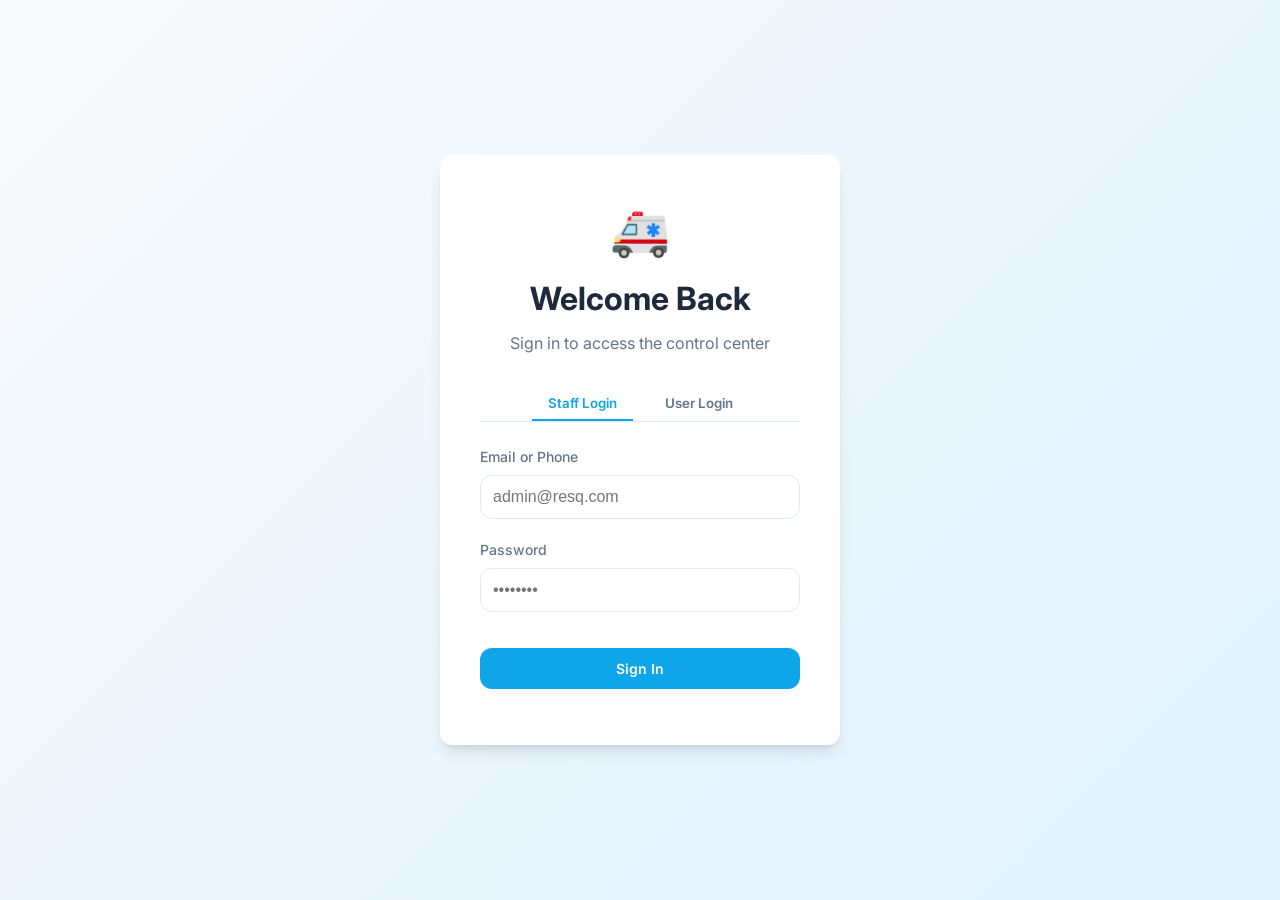
==== project/frontend/login.html @ 51a783ca "docs: Resolved merge conflict, added detailed architecture tree and run instructions" ====
<!DOCTYPE html>
<html lang="en">

<head>
    <meta charset="UTF-8">
    <meta name="viewport" content="width=device-width, initial-scale=1.0">
    <title>ResQ Admin | Login</title>
    <link rel="stylesheet" href="css/style.css">
    <link href="https://fonts.googleapis.com/css2?family=Inter:wght@400;500;600;700;800&display=swap" rel="stylesheet">
    <style>
        .tab-btn {
            background: none;
            border: none;
            padding: 0.5rem 1rem;
            font-weight: 600;
            color: var(--text-secondary);
            cursor: pointer;
            border-bottom: 2px solid transparent;
        }

        .tab-btn.active {
            color: var(--primary-blue);
            border-bottom-color: var(--primary-blue);
        }
    </style>
</head>

<body>
    <div class="auth-container">
        <div class="auth-card">
            <div style="text-align: center; margin-bottom: 2rem;">
                <div style="font-size: 3rem; margin-bottom: 0.5rem;">🚑</div>
                <h1 style="color: var(--text-primary)">Welcome Back</h1>
                <p style="color: var(--text-secondary)">Sign in to access the control center</p>
            </div>

            <div
                style="display:flex; gap:1rem; margin-bottom:1.5rem; justify-content:center; border-bottom:1px solid var(--border-color);">
                <button class="tab-btn active" id="tabStaff" onclick="switchTab('staff')">Staff Login</button>
                <button class="tab-btn" id="tabUser" onclick="switchTab('user')">User Login</button>
            </div>

            <form id="loginForm">
                <div class="form-group">
                    <label class="form-label">Email or Phone</label>
                    <input type="text" id="identifier" class="form-input" placeholder="admin@resq.com" required>
                </div>

                <div class="form-group">
                    <label class="form-label">Password</label>
                    <input type="password" id="password" class="form-input" placeholder="••••••••" required>
                </div>

                <button type="submit" class="btn btn-primary" style="margin-top: 1rem;">Sign In</button>
            </form>

            <form id="otpForm" style="display:none;">
                <div class="form-group">
                    <label class="form-label">Phone or Email</label>
                    <input type="text" id="userIdentifier" class="form-input" placeholder="Your Phone or Email">
                </div>

                <div id="otpFields" style="display:none;">
                    <div class="form-group">
                        <label class="form-label">Enter OTP</label>
                        <input type="text" id="otpInput" class="form-input" placeholder="1234">
                    </div>
                </div>

                <button type="button" id="sendBtn" class="btn btn-primary" onclick="requestOtp()">Send OTP</button>
                <button type="button" id="verifyBtn" class="btn btn-success" onclick="doVerifyOtp()"
                    style="display:none; margin-top:1rem; width:100%;">Verify & Login</button>
            </form>

            <div id="errorMsg"
                style="color: var(--emergency-red); text-align: center; margin-top: 1rem; font-size: 0.875rem;"></div>
        </div>
    </div>

    <script src="js/main.js"></script>
    <script>
        function switchTab(mode) {
            document.getElementById('errorMsg').innerText = '';
            if (mode === 'staff') {
                document.getElementById('loginForm').style.display = 'block';
                document.getElementById('otpForm').style.display = 'none';
                document.getElementById('tabStaff').classList.add('active');
                document.getElementById('tabUser').classList.remove('active');
            } else {
                document.getElementById('loginForm').style.display = 'none';
                document.getElementById('otpForm').style.display = 'block';
                document.getElementById('tabStaff').classList.remove('active');
                document.getElementById('tabUser').classList.add('active');
            }
        }

        document.getElementById('loginForm').addEventListener('submit', async (e) => {
            e.preventDefault();
            const identifier = document.getElementById('identifier').value;
            const password = document.getElementById('password').value;
            performLogin('/auth/login', { email_or_phone: identifier, password });
        });

        async function requestOtp() {
            const ident = document.getElementById('userIdentifier').value;
            if (!ident) { alert('Please enter phone or email'); return; }

            const btn = document.getElementById('sendBtn');
            btn.innerText = 'Sending...';
            btn.disabled = true;

            const res = await apiCall('/auth/send-otp', 'POST', { identifier: ident });

            btn.innerText = 'Send OTP';
            btn.disabled = false;

            if (res && res.debug_otp) {
                // Show OTP field
                document.getElementById('otpFields').style.display = 'block';
                document.getElementById('sendBtn').style.display = 'none';
                document.getElementById('verifyBtn').style.display = 'inline-flex';

                // For demo convenience, show OTP in alert
                alert(`OTP Sent! Your code is: ${res.debug_otp}`);
                document.getElementById('otpInput').value = res.debug_otp; // Auto-fill for convenience
            } else {
                document.getElementById('errorMsg').innerText = res ? res.message : 'Error sending OTP';
            }
        }

        async function doVerifyOtp() {
            const ident = document.getElementById('userIdentifier').value;
            const otp = document.getElementById('otpInput').value;
            performLogin('/auth/verify-otp', { identifier: ident, otp: otp });
        }

        async function performLogin(endpoint, data) {
            const res = await apiCall(endpoint, 'POST', data);
            if (res && res.token) {
                localStorage.setItem('token', res.token);
                localStorage.setItem('user', JSON.stringify(res.user));
                if (res.user.role === 'hospital_admin') {
                    window.location.href = 'hospital_dashboard.html';
                } else if (res.user.role === 'user') {
                    window.location.href = 'user_app.html';
                } else {
                    window.location.href = 'dashboard.html';
                }
            } else {
                const msg = res ? (res.message || res.error || 'Login failed') : 'Login failed';
                document.getElementById('errorMsg').innerText = typeof msg === 'string' ? msg : 'An error occurred';
            }
        }
    </script>
</body>

</html>
---- project/frontend/css/style.css ----
:root {
    --primary-blue: #0ea5e9;
    --primary-dark-blue: #0369a1;
    --emergency-red: #ef4444;
    --emergency-dark-red: #b91c1c;
    --success-green: #22c55e;
    --warning-yellow: #eab308;
    
    --bg-color: #f8fafc;
    --surface-color: #ffffff;
    --text-primary: #1e293b;
    --text-secondary: #64748b;
    --border-color: #e2e8f0;
    
    --shadow-sm: 0 1px 2px 0 rgb(0 0 0 / 0.05);
    --shadow-md: 0 4px 6px -1px rgb(0 0 0 / 0.1), 0 2px 4px -2px rgb(0 0 0 / 0.1);
    --shadow-lg: 0 10px 15px -3px rgb(0 0 0 / 0.1), 0 4px 6px -4px rgb(0 0 0 / 0.1);
    
    --radius: 0.75rem;
    --font-inter: 'Inter', system-ui, sans-serif;
}

* {
    box-sizing: border-box;
    margin: 0;
    padding: 0;
}

body {
    font-family: var(--font-inter);
    background-color: var(--bg-color);
    color: var(--text-primary);
    line-height: 1.5;
}

h1, h2, h3, h4, h5, h6 {
    font-weight: 700;
    color: var(--text-primary);
    margin-bottom: 0.5rem;
}

a {
    text-decoration: none;
    color: var(--primary-blue);
    transition: color 0.2s;
}

button {
    cursor: pointer;
    font-family: inherit;
    border: none;
}

/* Layout */
.container {
    max-width: 1280px;
    margin: 0 auto;
    padding: 0 1rem;
}

.dashboard-layout {
    display: flex;
    min-height: 100vh;
}

.sidebar {
    width: 280px;
    background-color: var(--surface-color);
    border-right: 1px solid var(--border-color);
    padding: 1.5rem;
    position: sticky;
    top: 0;
    height: 100vh;
    display: flex;
    flex-direction: column;
}

.main-content {
    flex: 1;
    padding: 2rem;
    overflow-y: auto;
}

/* Auth Pages */
.auth-container {
    display: flex;
    justify-content: center;
    align-items: center;
    min-height: 100vh;
    background: linear-gradient(135deg, var(--bg-color) 0%, #e0f2fe 100%);
}

.auth-card {
    background: var(--surface-color);
    padding: 2.5rem;
    border-radius: var(--radius);
    box-shadow: var(--shadow-lg);
    width: 100%;
    max-width: 400px;
}

.form-group {
    margin-bottom: 1.25rem;
}

.form-label {
    display: block;
    margin-bottom: 0.5rem;
    font-weight: 500;
    font-size: 0.875rem;
    color: var(--text-secondary);
}

.form-input {
    width: 100%;
    padding: 0.75rem;
    border: 1px solid var(--border-color);
    border-radius: var(--radius);
    font-size: 1rem;
    transition: all 0.2s;
}

.form-input:focus {
    outline: none;
    border-color: var(--primary-blue);
    box-shadow: 0 0 0 3px rgba(14, 165, 233, 0.1);
}

.btn {
    display: inline-flex;
    justify-content: center;
    align-items: center;
    padding: 0.75rem 1.5rem;
    border-radius: var(--radius);
    font-weight: 600;
    font-size: 0.875rem;
    transition: all 0.2s;
    width: 100%;
}

.btn-primary {
    background-color: var(--primary-blue);
    color: white;
}

.btn-primary:hover {
    background-color: var(--primary-dark-blue);
    transform: translateY(-1px);
    box-shadow: var(--shadow-md);
}

.btn-danger {
    background-color: var(--emergency-red);
    color: white;
}
.btn-danger:hover {
    background-color: var(--emergency-dark-red);
}

/* Sidebar */
.nav-link {
    display: flex;
    align-items: center;
    gap: 0.75rem;
    padding: 0.75rem;
    color: var(--text-secondary);
    border-radius: var(--radius);
    margin-bottom: 0.5rem;
    font-weight: 500;
}

.nav-link.active, .nav-link:hover {
    background-color: #f0f9ff;
    color: var(--primary-blue);
}

.logo {
    display: flex;
    align-items: center;
    gap: 0.5rem;
    font-size: 1.5rem;
    font-weight: 800;
    color: var(--emergency-red);
    margin-bottom: 2rem;
}

/* Cards */
.card-grid {
    display: grid;
    grid-template-columns: repeat(auto-fit, minmax(250px, 1fr));
    gap: 1.5rem;
    margin-bottom: 2rem;
}

.card {
    background: var(--surface-color);
    padding: 1.5rem;
    border-radius: var(--radius);
    box-shadow: var(--shadow-sm);
    border: 1px solid var(--border-color);
}

.stat-value {
    font-size: 2rem;
    font-weight: 800;
    margin: 0.5rem 0;
}

.stat-label {
    color: var(--text-secondary);
    font-size: 0.875rem;
}

/* Tables */
.table-container {
    background: var(--surface-color);
    border-radius: var(--radius);
    box-shadow: var(--shadow-sm);
    border: 1px solid var(--border-color);
    overflow: hidden;
}

table {
    width: 100%;
    border-collapse: collapse;
}

th {
    background-color: #f8fafc;
    padding: 1rem;
    text-align: left;
    font-size: 0.75rem;
    text-transform: uppercase;
    letter-spacing: 0.05em;
    color: var(--text-secondary);
    border-bottom: 1px solid var(--border-color);
}

td {
    padding: 1rem;
    border-bottom: 1px solid var(--border-color);
}

tr:last-child td {
    border-bottom: none;
}

/* Badges */
.badge {
    padding: 0.25rem 0.5rem;
    border-radius: 999px;
    font-size: 0.75rem;
    font-weight: 600;
}
.badge-available { background: #dcfce7; color: #166534; }
.badge-busy { background: #fee2e2; color: #991b1b; }
.badge-offline { background: #f1f5f9; color: #475569; }

/* Modal */
.modal {
    display: none;
    position: fixed;
    top: 0; left: 0; right: 0; bottom: 0;
    background: rgba(0,0,0,0.5);
    align-items: center;
    justify-content: center;
    z-index: 50;
    backdrop-filter: blur(4px);
}
.modal.active { display: flex; }
.modal-content {
    background: white;
    padding: 2rem;
    border-radius: var(--radius);
    width: 100%;
    max-width: 500px;
    box-shadow: var(--shadow-lg);
}
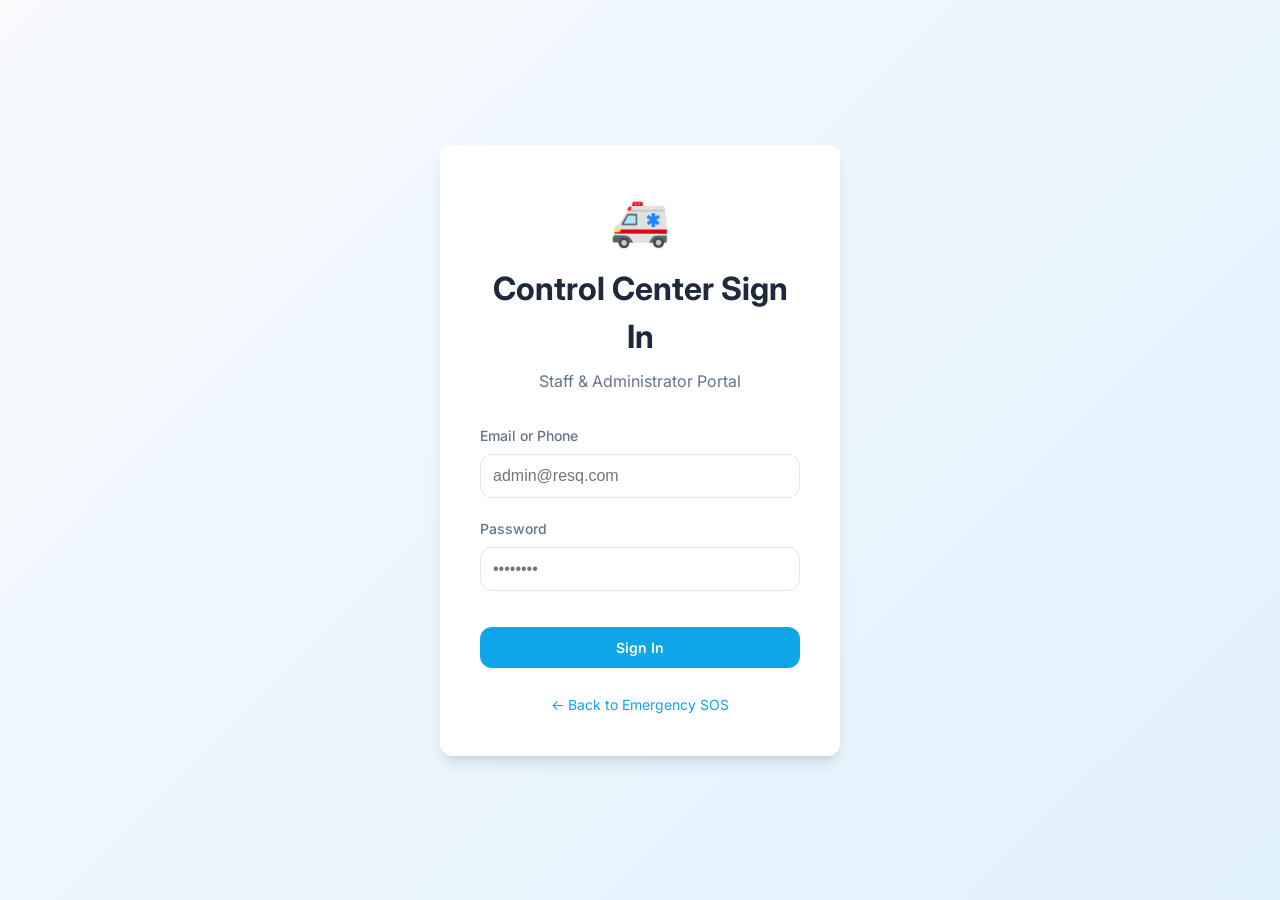
==== commit 60b19159: "update" ====
--- a/project/frontend/login.html
+++ b/project/frontend/login.html
@@ -4,25 +4,9 @@
 <head>
     <meta charset="UTF-8">
     <meta name="viewport" content="width=device-width, initial-scale=1.0">
-    <title>ResQ Admin | Login</title>
+    <title>ResQ Control Center | Staff Login</title>
     <link rel="stylesheet" href="css/style.css">
     <link href="https://fonts.googleapis.com/css2?family=Inter:wght@400;500;600;700;800&display=swap" rel="stylesheet">
-    <style>
-        .tab-btn {
-            background: none;
-            border: none;
-            padding: 0.5rem 1rem;
-            font-weight: 600;
-            color: var(--text-secondary);
-            cursor: pointer;
-            border-bottom: 2px solid transparent;
-        }
-
-        .tab-btn.active {
-            color: var(--primary-blue);
-            border-bottom-color: var(--primary-blue);
-        }
-    </style>
 </head>
 
 <body>
@@ -30,14 +14,8 @@
         <div class="auth-card">
             <div style="text-align: center; margin-bottom: 2rem;">
                 <div style="font-size: 3rem; margin-bottom: 0.5rem;">🚑</div>
-                <h1 style="color: var(--text-primary)">Welcome Back</h1>
-                <p style="color: var(--text-secondary)">Sign in to access the control center</p>
-            </div>
-
-            <div
-                style="display:flex; gap:1rem; margin-bottom:1.5rem; justify-content:center; border-bottom:1px solid var(--border-color);">
-                <button class="tab-btn active" id="tabStaff" onclick="switchTab('staff')">Staff Login</button>
-                <button class="tab-btn" id="tabUser" onclick="switchTab('user')">User Login</button>
+                <h1 style="color: var(--text-primary)">Control Center Sign In</h1>
+                <p style="color: var(--text-secondary)">Staff & Administrator Portal</p>
             </div>
 
             <form id="loginForm">
@@ -54,85 +32,23 @@
                 <button type="submit" class="btn btn-primary" style="margin-top: 1rem;">Sign In</button>
             </form>
 
-            <form id="otpForm" style="display:none;">
-                <div class="form-group">
-                    <label class="form-label">Phone or Email</label>
-                    <input type="text" id="userIdentifier" class="form-input" placeholder="Your Phone or Email">
-                </div>
-
-                <div id="otpFields" style="display:none;">
-                    <div class="form-group">
-                        <label class="form-label">Enter OTP</label>
-                        <input type="text" id="otpInput" class="form-input" placeholder="1234">
-                    </div>
-                </div>
-
-                <button type="button" id="sendBtn" class="btn btn-primary" onclick="requestOtp()">Send OTP</button>
-                <button type="button" id="verifyBtn" class="btn btn-success" onclick="doVerifyOtp()"
-                    style="display:none; margin-top:1rem; width:100%;">Verify & Login</button>
-            </form>
-
             <div id="errorMsg"
                 style="color: var(--emergency-red); text-align: center; margin-top: 1rem; font-size: 0.875rem;"></div>
+
+            <div style="text-align: center; margin-top: 1.5rem;">
+                <a href="user_app.html" style="color: var(--primary-blue); font-size: 0.875rem; text-decoration: none;">← Back to Emergency SOS</a>
+            </div>
         </div>
     </div>
 
     <script src="js/main.js"></script>
     <script>
-        function switchTab(mode) {
-            document.getElementById('errorMsg').innerText = '';
-            if (mode === 'staff') {
-                document.getElementById('loginForm').style.display = 'block';
-                document.getElementById('otpForm').style.display = 'none';
-                document.getElementById('tabStaff').classList.add('active');
-                document.getElementById('tabUser').classList.remove('active');
-            } else {
-                document.getElementById('loginForm').style.display = 'none';
-                document.getElementById('otpForm').style.display = 'block';
-                document.getElementById('tabStaff').classList.remove('active');
-                document.getElementById('tabUser').classList.add('active');
-            }
-        }
-
         document.getElementById('loginForm').addEventListener('submit', async (e) => {
             e.preventDefault();
             const identifier = document.getElementById('identifier').value;
             const password = document.getElementById('password').value;
             performLogin('/auth/login', { email_or_phone: identifier, password });
         });
-
-        async function requestOtp() {
-            const ident = document.getElementById('userIdentifier').value;
-            if (!ident) { alert('Please enter phone or email'); return; }
-
-            const btn = document.getElementById('sendBtn');
-            btn.innerText = 'Sending...';
-            btn.disabled = true;
-
-            const res = await apiCall('/auth/send-otp', 'POST', { identifier: ident });
-
-            btn.innerText = 'Send OTP';
-            btn.disabled = false;
-
-            if (res && res.debug_otp) {
-                // Show OTP field
-                document.getElementById('otpFields').style.display = 'block';
-                document.getElementById('sendBtn').style.display = 'none';
-                document.getElementById('verifyBtn').style.display = 'inline-flex';
-
-                // For demo convenience, show OTP in alert
-                alert(`OTP Sent! Your code is: ${res.debug_otp}`);
-                document.getElementById('otpInput').value = res.debug_otp; // Auto-fill for convenience
-            } else {
-                document.getElementById('errorMsg').innerText = res ? res.message : 'Error sending OTP';
-            }
-        }
-
-        async function doVerifyOtp() {
-            const ident = document.getElementById('userIdentifier').value;
-            const otp = document.getElementById('otpInput').value;
-            performLogin('/auth/verify-otp', { identifier: ident, otp: otp });
-        }
 
         async function performLogin(endpoint, data) {
             const res = await apiCall(endpoint, 'POST', data);
@@ -141,8 +57,6 @@
                 localStorage.setItem('user', JSON.stringify(res.user));
                 if (res.user.role === 'hospital_admin') {
                     window.location.href = 'hospital_dashboard.html';
-                } else if (res.user.role === 'user') {
-                    window.location.href = 'user_app.html';
                 } else {
                     window.location.href = 'dashboard.html';
                 }
